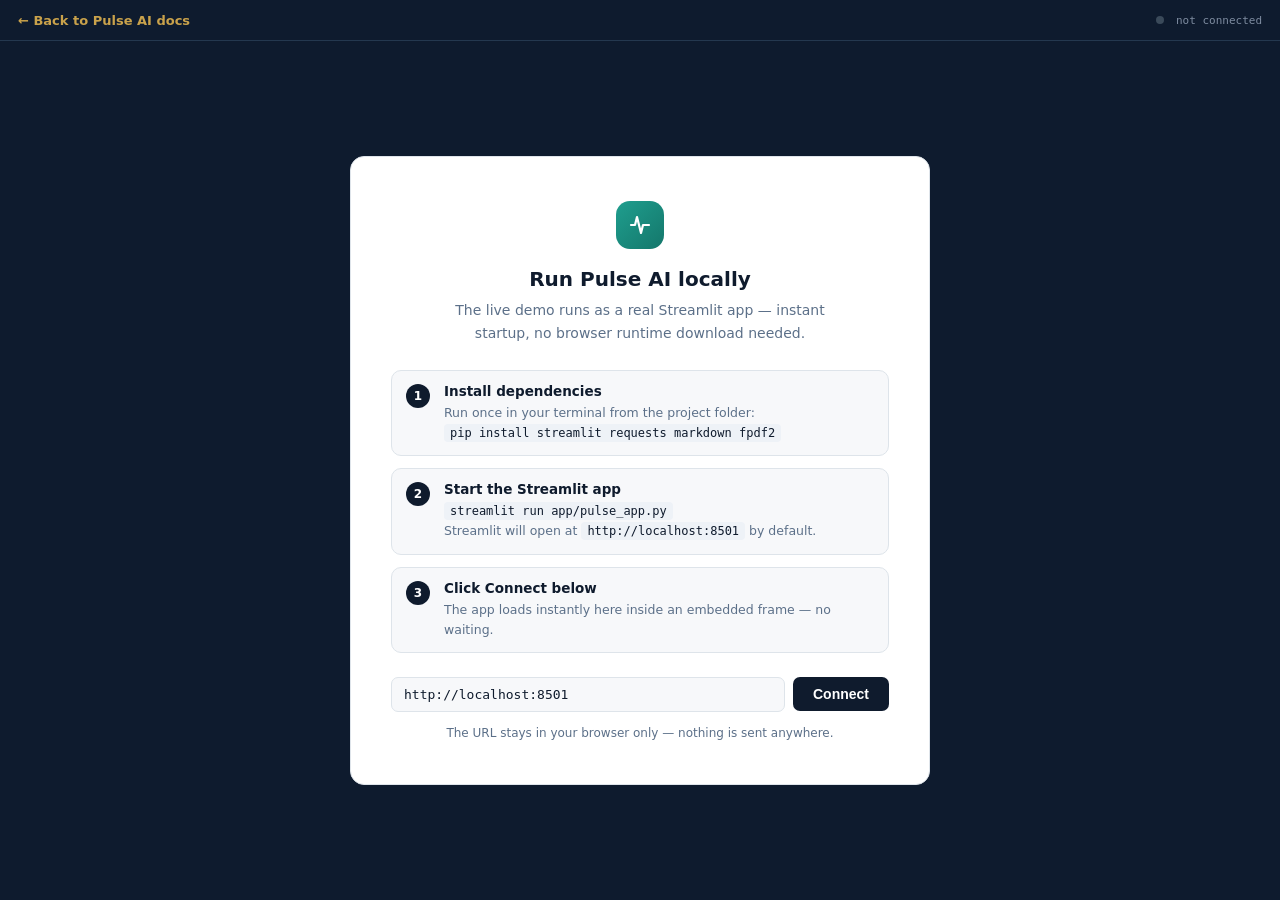
==== app/stlite-runtime.html @ 13976ab0 "Initial commit — Pulse AI v3.0 - Streamlit dashboard with RAG-backed account health reports - Doc si" ====
<!DOCTYPE html>
<html lang="en">
<head>
<meta charset="UTF-8" />
<meta name="viewport" content="width=device-width, initial-scale=1, shrink-to-fit=no" />
<title>Pulse AI — Live Demo</title>
<style>
  :root {
    --navy:      #0E1B2E;
    --navy-line: #24384F;
    --teal:      #1F9E8E;
    --amber:     #C9A24B;
    --paper:     #F7F8FA;
    --card:      #FFFFFF;
    --line:      #DEE4EA;
    --ink:       #0F1B2D;
    --ink-soft:  #5C7089;
    --mono:      ui-monospace, 'Cascadia Code', 'Consolas', monospace;
  }
  * { box-sizing: border-box; margin: 0; padding: 0; }
  html, body { height: 100%; font-family: 'Inter', 'Segoe UI', system-ui, sans-serif; background: var(--navy); }

  /* ── top bar ── */
  .bar {
    display: flex; align-items: center; justify-content: space-between;
    padding: 10px 18px; background: var(--navy); border-bottom: 1px solid var(--navy-line);
    font-size: 13px; color: #C9D3DE; flex-shrink: 0; gap: 12px; height: 41px;
  }
  .bar a { color: var(--amber); text-decoration: none; font-weight: 600; white-space: nowrap; }
  .bar a:hover { text-decoration: underline; }
  .bar-right { display: flex; align-items: center; gap: 12px; }
  .status-dot {
    width: 8px; height: 8px; border-radius: 50%; background: #3a4a5a; flex-shrink: 0;
    transition: background 0.3s;
  }
  .status-dot.connected { background: var(--teal); box-shadow: 0 0 6px var(--teal); }
  #conn-label { font-family: var(--mono); font-size: 11px; color: #7E8CA0; }

  /* ── main area ── */
  #main { display: flex; flex-direction: column; height: calc(100vh - 41px); }

  /* ── error banner ── */
  #err-banner {
    display: none; background: #FEF2F1; border-bottom: 1px solid #E15B4C44;
    padding: 10px 18px; font-size: 13px; color: #B33A2B; text-align: center;
  }
  #err-banner.visible { display: block; }

  /* ── launcher card ── */
  #launcher {
    display: flex; flex-direction: column; align-items: center; justify-content: center;
    flex: 1; padding: 32px 20px; overflow-y: auto;
  }
  .launch-card {
    background: var(--card); border: 1px solid var(--line); border-radius: 14px;
    padding: 44px 40px; max-width: 580px; width: 100%; text-align: center;
  }
  .launch-icon {
    width: 48px; height: 48px; border-radius: 14px;
    background: linear-gradient(135deg, var(--teal), #14776b);
    display: flex; align-items: center; justify-content: center; margin: 0 auto 18px;
  }
  .launch-icon svg path { stroke: #fff; }
  .launch-card h2 { font-size: 20px; font-weight: 700; color: var(--ink); margin-bottom: 8px; }
  .launch-card .sub {
    font-size: 14px; color: var(--ink-soft); margin-bottom: 26px; line-height: 1.6;
    max-width: 44ch; margin-left: auto; margin-right: auto;
  }
  .steps { text-align: left; margin-bottom: 24px; display: flex; flex-direction: column; gap: 12px; }
  .step {
    display: flex; gap: 14px; align-items: flex-start;
    background: var(--paper); border: 1px solid var(--line); border-radius: 10px;
    padding: 12px 14px;
  }
  .step-num {
    width: 24px; height: 24px; border-radius: 50%; background: var(--ink);
    color: #fff; font-size: 12px; font-weight: 700;
    display: flex; align-items: center; justify-content: center; flex-shrink: 0; margin-top: 1px;
  }
  .step-title { font-size: 13.5px; font-weight: 600; color: var(--ink); margin-bottom: 4px; }
  .step-desc { font-size: 12.5px; color: var(--ink-soft); line-height: 1.6; }
  .step-desc code {
    font-family: var(--mono); font-size: 12px;
    background: #EEF2F7; padding: 2px 6px; border-radius: 4px; color: var(--ink);
    word-break: break-all;
  }
  .url-row { display: flex; gap: 8px; align-items: center; margin-bottom: 14px; }
  .url-row input {
    flex: 1; padding: 9px 12px; border: 1px solid var(--line); border-radius: 7px;
    font-family: var(--mono); font-size: 13px; background: var(--paper); color: var(--ink);
    outline: none;
  }
  .url-row input:focus { border-color: var(--teal); outline: 2px solid #1F9E8E33; }
  .btn-connect {
    padding: 9px 20px; border-radius: 7px; border: none;
    background: var(--ink); color: #fff; font-size: 14px; font-weight: 600;
    cursor: pointer; white-space: nowrap; transition: background 0.15s;
  }
  .btn-connect:hover { background: var(--teal); }
  .btn-connect:disabled { background: #8a9aaa; cursor: not-allowed; }
  .launch-note { font-size: 12px; color: var(--ink-soft); }

  /* ── iframe view ── */
  #frame-wrap { display: none; flex: 1; min-height: 0; }
  #frame-wrap.visible { display: flex; flex-direction: column; }
  #app-frame { flex: 1; border: 0; width: 100%; display: block; background: var(--paper); }

  /* ── disconnect button (injected into bar) ── */
  .btn-disconnect {
    background: transparent; border: 1px solid #24384F; color: #C9D3DE;
    font-size: 12px; padding: 4px 10px; border-radius: 5px; cursor: pointer;
    font-family: inherit; transition: border-color 0.15s, color 0.15s;
  }
  .btn-disconnect:hover { border-color: var(--amber); color: var(--amber); }
</style>
</head>
<body>

<div class="bar">
  <a href="../index.html">&larr; Back to Pulse AI docs</a>
  <div class="bar-right" id="bar-right">
    <span class="status-dot" id="status-dot"></span>
    <span id="conn-label">not connected</span>
  </div>
</div>

<div id="main">

  <div id="err-banner"></div>

  <!-- Launcher -->
  <div id="launcher">
    <div class="launch-card">
      <div class="launch-icon">
        <svg width="24" height="24" viewBox="0 0 24 24" fill="none" stroke-width="2.2"
             stroke-linecap="round" stroke-linejoin="round">
          <path d="M3 12h4l2-8 4 16 2-8h6"/>
        </svg>
      </div>
      <h2>Run Pulse AI locally</h2>
      <p class="sub">The live demo runs as a real Streamlit app — instant startup, no browser runtime download needed.</p>

      <div class="steps">
        <div class="step">
          <div class="step-num">1</div>
          <div class="step-body">
            <div class="step-title">Install dependencies</div>
            <div class="step-desc">
              Run once in your terminal from the project folder:<br/>
              <code>pip install streamlit requests markdown fpdf2</code>
            </div>
          </div>
        </div>
        <div class="step">
          <div class="step-num">2</div>
          <div class="step-body">
            <div class="step-title">Start the Streamlit app</div>
            <div class="step-desc">
              <code>streamlit run app/pulse_app.py</code><br/>
              Streamlit will open at <code>http://localhost:8501</code> by default.
            </div>
          </div>
        </div>
        <div class="step">
          <div class="step-num">3</div>
          <div class="step-body">
            <div class="step-title">Click Connect below</div>
            <div class="step-desc">
              The app loads instantly here inside an embedded frame — no waiting.
            </div>
          </div>
        </div>
      </div>

      <div class="url-row">
        <input id="app-url" type="text"
               placeholder="http://localhost:8501"
               value="http://localhost:8501"
               spellcheck="false" autocomplete="off" />
        <button class="btn-connect" id="btn-connect">Connect</button>
      </div>
      <p class="launch-note">The URL stays in your browser only — nothing is sent anywhere.</p>
    </div>
  </div>

  <!-- Embedded Streamlit iframe -->
  <div id="frame-wrap">
    <iframe id="app-frame" allow="clipboard-write" title="Pulse AI Live Demo"></iframe>
  </div>

</div>

<script>
(function () {
  var APP_URL_KEY  = "pulseai.app.url.v1";
  var LF_KEY       = "pulseai.langflow.settings.v1";   // written by the doc-site Settings modal

  var urlInput  = document.getElementById("app-url");
  var btnConn   = document.getElementById("btn-connect");
  var launcher  = document.getElementById("launcher");
  var frameWrap = document.getElementById("frame-wrap");
  var appFrame  = document.getElementById("app-frame");
  var dot       = document.getElementById("status-dot");
  var label     = document.getElementById("conn-label");
  var errBanner = document.getElementById("err-banner");
  var barRight  = document.getElementById("bar-right");

  var savedUrl = localStorage.getItem(APP_URL_KEY);
  if (savedUrl) urlInput.value = savedUrl;

  // Read Langflow credentials saved by the doc-site Settings modal
  function readLangflowSettings() {
    try {
      var raw = localStorage.getItem(LF_KEY);
      return raw ? JSON.parse(raw) : { url: "", portfolioUrl: "", key: "" };
    } catch (e) {
      return { url: "", portfolioUrl: "", key: "" };
    }
  }

  // Build the full Streamlit URL with Langflow creds appended as query params.
  // pulse_app.py reads ?lf_url, ?lf_key, ?lf_portfolio on startup.
  function buildAppUrl(base) {
    var lf = readLangflowSettings();
    var params = [];
    if (lf.url)          params.push("lf_url="       + encodeURIComponent(lf.url));
    if (lf.key)          params.push("lf_key="        + encodeURIComponent(lf.key));
    if (lf.portfolioUrl) params.push("lf_portfolio="  + encodeURIComponent(lf.portfolioUrl));
    return params.length ? base + "?" + params.join("&") : base;
  }

  function addDisconnectBtn() {
    if (document.getElementById("btn-disconnect")) return;
    var btn = document.createElement("button");
    btn.id = "btn-disconnect";
    btn.className = "btn-disconnect";
    btn.textContent = "Disconnect";
    btn.addEventListener("click", function () {
      localStorage.removeItem(APP_URL_KEY);
      btn.remove();
      setDisconnected(null);
    });
    barRight.insertBefore(btn, barRight.firstChild);
  }

  function setConnected(baseUrl) {
    var fullUrl = buildAppUrl(baseUrl);
    dot.classList.add("connected");
    var lf = readLangflowSettings();
    var hasLf = !!(lf.url || lf.key || lf.portfolioUrl);
    label.textContent = (hasLf ? "connected · Langflow configured" : "connected · no Langflow");
    launcher.style.display = "none";
    frameWrap.classList.add("visible");
    errBanner.classList.remove("visible");
    appFrame.src = fullUrl;
    localStorage.setItem(APP_URL_KEY, baseUrl);
    addDisconnectBtn();
  }

  function setDisconnected(msg) {
    dot.classList.remove("connected");
    label.textContent = "not connected";
    launcher.style.display = "";
    frameWrap.classList.remove("visible");
    appFrame.src = "about:blank";
    if (msg) {
      errBanner.textContent = msg;
      errBanner.classList.add("visible");
    } else {
      errBanner.classList.remove("visible");
    }
  }

  function tryConnect(baseUrl) {
    btnConn.disabled = true;
    btnConn.textContent = "Connecting\u2026";
    fetch(baseUrl, { mode: "no-cors", cache: "no-store" })
      .then(function ()  { setConnected(baseUrl); })
      .catch(function () { setDisconnected("Could not reach " + baseUrl + " \u2014 make sure Streamlit is running (step 2 above)."); })
      .finally(function () { btnConn.disabled = false; btnConn.textContent = "Connect"; });
  }

  btnConn.addEventListener("click", function () {
    var raw = urlInput.value.trim();
    if (!raw) return;
    tryConnect(raw.startsWith("http") ? raw : "http://" + raw);
  });

  urlInput.addEventListener("keydown", function (e) {
    if (e.key === "Enter") btnConn.click();
  });

  // Auto-reconnect if a URL was saved from a previous visit
  if (savedUrl) {
    fetch(savedUrl, { mode: "no-cors", cache: "no-store" })
      .then(function ()  { setConnected(savedUrl); })
      .catch(function () { /* Streamlit not running — stay on launcher silently */ });
  }
})();
</script>

</body>
</html>
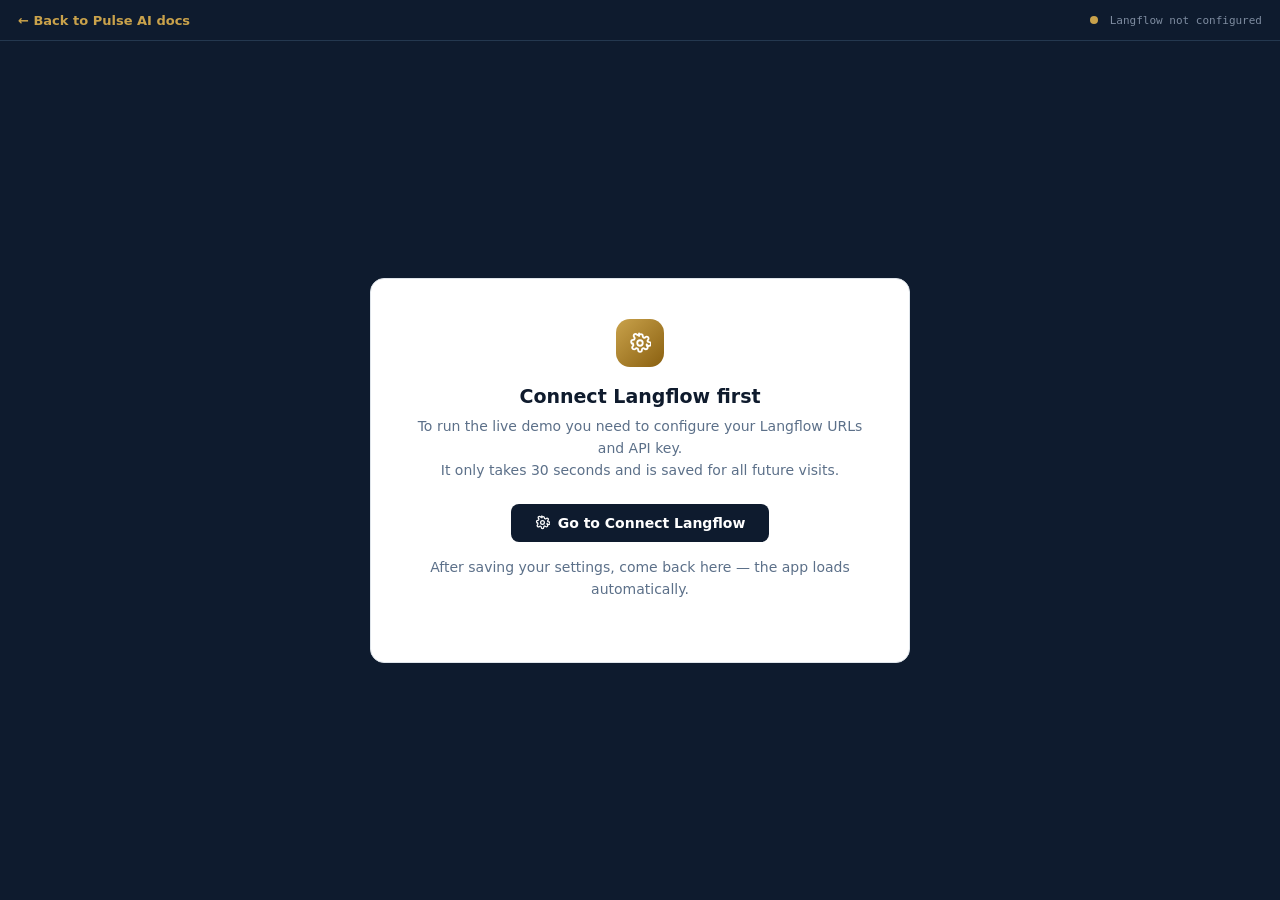
==== commit 27b04610: "Simplify Live Demo — auto-load Streamlit from localStorage Langflow config - Replace manual Connect " ====
--- a/app/stlite-runtime.html
+++ b/app/stlite-runtime.html
@@ -6,112 +6,83 @@
 <title>Pulse AI — Live Demo</title>
 <style>
   :root {
-    --navy:      #0E1B2E;
-    --navy-line: #24384F;
-    --teal:      #1F9E8E;
-    --amber:     #C9A24B;
-    --paper:     #F7F8FA;
-    --card:      #FFFFFF;
-    --line:      #DEE4EA;
-    --ink:       #0F1B2D;
-    --ink-soft:  #5C7089;
-    --mono:      ui-monospace, 'Cascadia Code', 'Consolas', monospace;
+    --navy:     #0E1B2E;
+    --navy-line:#24384F;
+    --teal:     #1F9E8E;
+    --amber:    #C9A24B;
+    --coral:    #E15B4C;
+    --ink:      #0F1B2D;
+    --ink-soft: #5C7089;
+    --paper:    #F7F8FA;
+    --card:     #FFFFFF;
+    --line:     #DEE4EA;
+    --mono:     ui-monospace,'Cascadia Code','Consolas',monospace;
   }
   * { box-sizing: border-box; margin: 0; padding: 0; }
-  html, body { height: 100%; font-family: 'Inter', 'Segoe UI', system-ui, sans-serif; background: var(--navy); }
+  html, body { height: 100%; font-family: 'Inter','Segoe UI',system-ui,sans-serif; background: var(--navy); }
 
   /* ── top bar ── */
   .bar {
     display: flex; align-items: center; justify-content: space-between;
     padding: 10px 18px; background: var(--navy); border-bottom: 1px solid var(--navy-line);
-    font-size: 13px; color: #C9D3DE; flex-shrink: 0; gap: 12px; height: 41px;
-  }
-  .bar a { color: var(--amber); text-decoration: none; font-weight: 600; white-space: nowrap; }
+    font-size: 13px; color: #C9D3DE; height: 41px; gap: 12px; flex-shrink: 0;
+  }
+  .bar a { color: var(--amber); text-decoration: none; font-weight: 600; }
   .bar a:hover { text-decoration: underline; }
   .bar-right { display: flex; align-items: center; gap: 12px; }
-  .status-dot {
-    width: 8px; height: 8px; border-radius: 50%; background: #3a4a5a; flex-shrink: 0;
-    transition: background 0.3s;
-  }
-  .status-dot.connected { background: var(--teal); box-shadow: 0 0 6px var(--teal); }
+  .status-dot { width: 8px; height: 8px; border-radius: 50%; background: #3a4a5a; transition: background 0.3s; }
+  .status-dot.live { background: var(--teal); box-shadow: 0 0 6px var(--teal); }
+  .status-dot.warn { background: var(--amber); }
   #conn-label { font-family: var(--mono); font-size: 11px; color: #7E8CA0; }
 
-  /* ── main area ── */
+  /* ── main ── */
   #main { display: flex; flex-direction: column; height: calc(100vh - 41px); }
 
-  /* ── error banner ── */
-  #err-banner {
-    display: none; background: #FEF2F1; border-bottom: 1px solid #E15B4C44;
-    padding: 10px 18px; font-size: 13px; color: #B33A2B; text-align: center;
-  }
-  #err-banner.visible { display: block; }
-
-  /* ── launcher card ── */
-  #launcher {
-    display: flex; flex-direction: column; align-items: center; justify-content: center;
-    flex: 1; padding: 32px 20px; overflow-y: auto;
-  }
-  .launch-card {
-    background: var(--card); border: 1px solid var(--line); border-radius: 14px;
-    padding: 44px 40px; max-width: 580px; width: 100%; text-align: center;
-  }
-  .launch-icon {
-    width: 48px; height: 48px; border-radius: 14px;
-    background: linear-gradient(135deg, var(--teal), #14776b);
-    display: flex; align-items: center; justify-content: center; margin: 0 auto 18px;
-  }
-  .launch-icon svg path { stroke: #fff; }
-  .launch-card h2 { font-size: 20px; font-weight: 700; color: var(--ink); margin-bottom: 8px; }
-  .launch-card .sub {
-    font-size: 14px; color: var(--ink-soft); margin-bottom: 26px; line-height: 1.6;
-    max-width: 44ch; margin-left: auto; margin-right: auto;
-  }
-  .steps { text-align: left; margin-bottom: 24px; display: flex; flex-direction: column; gap: 12px; }
-  .step {
-    display: flex; gap: 14px; align-items: flex-start;
-    background: var(--paper); border: 1px solid var(--line); border-radius: 10px;
-    padding: 12px 14px;
-  }
-  .step-num {
-    width: 24px; height: 24px; border-radius: 50%; background: var(--ink);
-    color: #fff; font-size: 12px; font-weight: 700;
-    display: flex; align-items: center; justify-content: center; flex-shrink: 0; margin-top: 1px;
-  }
-  .step-title { font-size: 13.5px; font-weight: 600; color: var(--ink); margin-bottom: 4px; }
-  .step-desc { font-size: 12.5px; color: var(--ink-soft); line-height: 1.6; }
-  .step-desc code {
-    font-family: var(--mono); font-size: 12px;
-    background: #EEF2F7; padding: 2px 6px; border-radius: 4px; color: var(--ink);
-    word-break: break-all;
-  }
-  .url-row { display: flex; gap: 8px; align-items: center; margin-bottom: 14px; }
-  .url-row input {
-    flex: 1; padding: 9px 12px; border: 1px solid var(--line); border-radius: 7px;
-    font-family: var(--mono); font-size: 13px; background: var(--paper); color: var(--ink);
-    outline: none;
-  }
-  .url-row input:focus { border-color: var(--teal); outline: 2px solid #1F9E8E33; }
-  .btn-connect {
-    padding: 9px 20px; border-radius: 7px; border: none;
-    background: var(--ink); color: #fff; font-size: 14px; font-weight: 600;
-    cursor: pointer; white-space: nowrap; transition: background 0.15s;
-  }
-  .btn-connect:hover { background: var(--teal); }
-  .btn-connect:disabled { background: #8a9aaa; cursor: not-allowed; }
-  .launch-note { font-size: 12px; color: var(--ink-soft); }
-
-  /* ── iframe view ── */
+  /* ── full-screen iframe ── */
   #frame-wrap { display: none; flex: 1; min-height: 0; }
   #frame-wrap.visible { display: flex; flex-direction: column; }
   #app-frame { flex: 1; border: 0; width: 100%; display: block; background: var(--paper); }
 
-  /* ── disconnect button (injected into bar) ── */
-  .btn-disconnect {
-    background: transparent; border: 1px solid #24384F; color: #C9D3DE;
-    font-size: 12px; padding: 4px 10px; border-radius: 5px; cursor: pointer;
-    font-family: inherit; transition: border-color 0.15s, color 0.15s;
-  }
-  .btn-disconnect:hover { border-color: var(--amber); color: var(--amber); }
+  /* ── setup card (shown only when Langflow not configured) ── */
+  #setup-screen {
+    display: none; flex: 1; align-items: center; justify-content: center;
+    padding: 32px 20px; overflow-y: auto;
+  }
+  #setup-screen.visible { display: flex; }
+  .setup-card {
+    background: var(--card); border: 1px solid var(--line); border-radius: 14px;
+    padding: 40px; max-width: 540px; width: 100%; text-align: center;
+  }
+  .setup-icon {
+    width: 48px; height: 48px; border-radius: 14px;
+    background: linear-gradient(135deg,var(--amber),#8a6010);
+    display: flex; align-items: center; justify-content: center; margin: 0 auto 18px;
+  }
+  .setup-icon svg { stroke: #fff; }
+  .setup-card h2 { font-size: 19px; font-weight: 700; color: var(--ink); margin-bottom: 8px; }
+  .setup-card p { font-size: 14px; color: var(--ink-soft); line-height: 1.6; margin-bottom: 22px; }
+  .setup-btn {
+    display: inline-flex; align-items: center; gap: 8px;
+    padding: 11px 24px; border-radius: 8px; border: none;
+    background: var(--navy); color: #fff; font-size: 14px; font-weight: 600;
+    cursor: pointer; text-decoration: none; transition: background 0.15s;
+  }
+  .setup-btn:hover { background: var(--teal); color: #fff; }
+  .setup-note { font-size: 12px; color: var(--ink-soft); margin-top: 14px; }
+
+  /* ── loading screen ── */
+  #loading-screen {
+    display: none; flex: 1; align-items: center; justify-content: center;
+    flex-direction: column; gap: 16px; color: #7E8CA0;
+  }
+  #loading-screen.visible { display: flex; }
+  .spin-ring {
+    width: 40px; height: 40px; border-radius: 50%;
+    border: 3px solid #24384F; border-top-color: var(--teal);
+    animation: spin 0.8s linear infinite;
+  }
+  @keyframes spin { to { transform: rotate(360deg); } }
+  #loading-screen span { font-size: 13px; font-family: var(--mono); }
 </style>
 </head>
 <body>
@@ -120,70 +91,42 @@
   <a href="../index.html">&larr; Back to Pulse AI docs</a>
   <div class="bar-right" id="bar-right">
     <span class="status-dot" id="status-dot"></span>
-    <span id="conn-label">not connected</span>
+    <span id="conn-label">loading&hellip;</span>
   </div>
 </div>
 
 <div id="main">
 
-  <div id="err-banner"></div>
-
-  <!-- Launcher -->
-  <div id="launcher">
-    <div class="launch-card">
-      <div class="launch-icon">
-        <svg width="24" height="24" viewBox="0 0 24 24" fill="none" stroke-width="2.2"
+  <!-- Loading spinner while we check credentials -->
+  <div id="loading-screen" class="visible">
+    <div class="spin-ring"></div>
+    <span id="loading-label">Checking configuration&hellip;</span>
+  </div>
+
+  <!-- Shown only if Langflow is NOT configured -->
+  <div id="setup-screen">
+    <div class="setup-card">
+      <div class="setup-icon">
+        <svg width="22" height="22" viewBox="0 0 24 24" fill="none" stroke-width="2"
              stroke-linecap="round" stroke-linejoin="round">
-          <path d="M3 12h4l2-8 4 16 2-8h6"/>
+          <circle cx="12" cy="12" r="3"/><path d="M19.4 13.5a1.7 1.7 0 0 0 .34 1.87l.06.06a2 2 0 1 1-2.83 2.83l-.06-.06a1.7 1.7 0 0 0-1.87-.34 1.7 1.7 0 0 0-1 1.56V19.6a2 2 0 1 1-4 0v-.1a1.7 1.7 0 0 0-1.1-1.56 1.7 1.7 0 0 0-1.87.34l-.06.06a2 2 0 1 1-2.83-2.83l.06-.06a1.7 1.7 0 0 0 .34-1.87 1.7 1.7 0 0 0-1.56-1H4.4a2 2 0 1 1 0-4h.1a1.7 1.7 0 0 0 1.56-1.1 1.7 1.7 0 0 0-.34-1.87l-.06-.06a2 2 0 1 1 2.83-2.83l.06.06a1.7 1.7 0 0 0 1.87.34H10a1.7 1.7 0 0 0 1-1.56V4.4a2 2 0 1 1 4 0v.1a1.7 1.7 0 0 0 1 1.56 1.7 1.7 0 0 0 1.87-.34l.06-.06a2 2 0 1 1 2.83 2.83l-.06.06a1.7 1.7 0 0 0-.34 1.87V10a1.7 1.7 0 0 0 1.56 1h.1a2 2 0 1 1 0 4h-.1a1.7 1.7 0 0 0-1.56 1Z"/>
         </svg>
       </div>
-      <h2>Run Pulse AI locally</h2>
-      <p class="sub">The live demo runs as a real Streamlit app — instant startup, no browser runtime download needed.</p>
-
-      <div class="steps">
-        <div class="step">
-          <div class="step-num">1</div>
-          <div class="step-body">
-            <div class="step-title">Install dependencies</div>
-            <div class="step-desc">
-              Run once in your terminal from the project folder:<br/>
-              <code>pip install streamlit requests markdown fpdf2</code>
-            </div>
-          </div>
-        </div>
-        <div class="step">
-          <div class="step-num">2</div>
-          <div class="step-body">
-            <div class="step-title">Start the Streamlit app</div>
-            <div class="step-desc">
-              <code>streamlit run app/pulse_app.py</code><br/>
-              Streamlit will open at <code>http://localhost:8501</code> by default.
-            </div>
-          </div>
-        </div>
-        <div class="step">
-          <div class="step-num">3</div>
-          <div class="step-body">
-            <div class="step-title">Click Connect below</div>
-            <div class="step-desc">
-              The app loads instantly here inside an embedded frame — no waiting.
-            </div>
-          </div>
-        </div>
-      </div>
-
-      <div class="url-row">
-        <input id="app-url" type="text"
-               placeholder="http://localhost:8501"
-               value="http://localhost:8501"
-               spellcheck="false" autocomplete="off" />
-        <button class="btn-connect" id="btn-connect">Connect</button>
-      </div>
-      <p class="launch-note">The URL stays in your browser only — nothing is sent anywhere.</p>
+      <h2>Connect Langflow first</h2>
+      <p>To run the live demo you need to configure your Langflow URLs and API key.<br/>
+         It only takes 30 seconds and is saved for all future visits.</p>
+      <a class="setup-btn" href="../index.html" id="settings-link">
+        <svg width="15" height="15" viewBox="0 0 24 24" fill="none" stroke="currentColor"
+             stroke-width="2" stroke-linecap="round" stroke-linejoin="round">
+          <circle cx="12" cy="12" r="3"/><path d="M19.4 13.5a1.7 1.7 0 0 0 .34 1.87l.06.06a2 2 0 1 1-2.83 2.83l-.06-.06a1.7 1.7 0 0 0-1.87-.34 1.7 1.7 0 0 0-1 1.56V19.6a2 2 0 1 1-4 0v-.1a1.7 1.7 0 0 0-1.1-1.56 1.7 1.7 0 0 0-1.87.34l-.06.06a2 2 0 1 1-2.83-2.83l.06-.06a1.7 1.7 0 0 0 .34-1.87 1.7 1.7 0 0 0-1.56-1H4.4a2 2 0 1 1 0-4h.1a1.7 1.7 0 0 0 1.56-1.1 1.7 1.7 0 0 0-.34-1.87l-.06-.06a2 2 0 1 1 2.83-2.83l.06.06a1.7 1.7 0 0 0 1.87.34H10a1.7 1.7 0 0 0 1-1.56V4.4a2 2 0 1 1 4 0v.1a1.7 1.7 0 0 0 1 1.56 1.7 1.7 0 0 0 1.87-.34l.06-.06a2 2 0 1 1 2.83 2.83l-.06.06a1.7 1.7 0 0 0-.34 1.87V10a1.7 1.7 0 0 0 1.56 1h.1a2 2 0 1 1 0 4h-.1a1.7 1.7 0 0 0-1.56 1Z"/>
+        </svg>
+        Go to Connect Langflow
+      </a>
+      <p class="setup-note">After saving your settings, come back here — the app loads automatically.</p>
     </div>
   </div>
 
-  <!-- Embedded Streamlit iframe -->
+  <!-- Streamlit app embedded full-screen -->
   <div id="frame-wrap">
     <iframe id="app-frame" allow="clipboard-write" title="Pulse AI Live Demo"></iframe>
   </div>
@@ -192,110 +135,93 @@
 
 <script>
 (function () {
-  var APP_URL_KEY  = "pulseai.app.url.v1";
-  var LF_KEY       = "pulseai.langflow.settings.v1";   // written by the doc-site Settings modal
-
-  var urlInput  = document.getElementById("app-url");
-  var btnConn   = document.getElementById("btn-connect");
-  var launcher  = document.getElementById("launcher");
-  var frameWrap = document.getElementById("frame-wrap");
-  var appFrame  = document.getElementById("app-frame");
-  var dot       = document.getElementById("status-dot");
-  var label     = document.getElementById("conn-label");
-  var errBanner = document.getElementById("err-banner");
-  var barRight  = document.getElementById("bar-right");
-
-  var savedUrl = localStorage.getItem(APP_URL_KEY);
-  if (savedUrl) urlInput.value = savedUrl;
-
-  // Read Langflow credentials saved by the doc-site Settings modal
+  // ── CONFIG ─────────────────────────────────────────────────────────────────
+  // Replace this with your Streamlit Community Cloud URL after deploying.
+  // e.g. "https://pulseai.streamlit.app"
+  var STREAMLIT_URL = "https://pulseai.streamlit.app";
+
+  var LF_KEY = "pulseai.langflow.settings.v1";
+
+  // ── DOM refs ───────────────────────────────────────────────────────────────
+  var loadingScreen = document.getElementById("loading-screen");
+  var loadingLabel  = document.getElementById("loading-label");
+  var setupScreen   = document.getElementById("setup-screen");
+  var frameWrap     = document.getElementById("frame-wrap");
+  var appFrame      = document.getElementById("app-frame");
+  var dot           = document.getElementById("status-dot");
+  var label         = document.getElementById("conn-label");
+
+  // ── Read Langflow settings saved by the doc-site Settings modal ────────────
   function readLangflowSettings() {
     try {
       var raw = localStorage.getItem(LF_KEY);
-      return raw ? JSON.parse(raw) : { url: "", portfolioUrl: "", key: "" };
-    } catch (e) {
-      return { url: "", portfolioUrl: "", key: "" };
+      return raw ? JSON.parse(raw) : null;
+    } catch (e) { return null; }
+  }
+
+  // ── Build Streamlit URL with credentials as query params ───────────────────
+  // pulse_app.py reads ?lf_url, ?lf_key, ?lf_portfolio on startup.
+  function buildUrl(lf) {
+    var params = [];
+    if (lf.url)          params.push("lf_url="      + encodeURIComponent(lf.url));
+    if (lf.key)          params.push("lf_key="       + encodeURIComponent(lf.key));
+    if (lf.portfolioUrl) params.push("lf_portfolio=" + encodeURIComponent(lf.portfolioUrl));
+    return params.length ? STREAMLIT_URL + "?" + params.join("&") : STREAMLIT_URL;
+  }
+
+  function showApp(lf) {
+    dot.classList.add("live");
+    label.textContent = "live · Langflow configured";
+    loadingScreen.classList.remove("visible");
+    setupScreen.classList.remove("visible");
+    frameWrap.classList.add("visible");
+    appFrame.src = buildUrl(lf);
+  }
+
+  function showSetup() {
+    dot.classList.add("warn");
+    label.textContent = "Langflow not configured";
+    loadingScreen.classList.remove("visible");
+    frameWrap.classList.remove("visible");
+    setupScreen.classList.add("visible");
+  }
+
+  function showAppNoLangflow() {
+    // Langflow not configured — load app anyway in shell-only mode
+    dot.classList.remove("live");
+    dot.classList.add("warn");
+    label.textContent = "no Langflow — shell only";
+    loadingScreen.classList.remove("visible");
+    setupScreen.classList.remove("visible");
+    frameWrap.classList.add("visible");
+    appFrame.src = STREAMLIT_URL;
+  }
+
+  // ── Main logic ─────────────────────────────────────────────────────────────
+  function init() {
+    var lf = readLangflowSettings();
+    var hasLf = lf && (lf.url || lf.key || lf.portfolioUrl);
+
+    if (hasLf) {
+      loadingLabel.textContent = "Connecting to Pulse AI\u2026";
+      showApp(lf);
+    } else {
+      // No Langflow configured — show the setup prompt
+      showSetup();
     }
   }
 
-  // Build the full Streamlit URL with Langflow creds appended as query params.
-  // pulse_app.py reads ?lf_url, ?lf_key, ?lf_portfolio on startup.
-  function buildAppUrl(base) {
+  // Small delay so loading spinner is visible briefly (feels intentional)
+  setTimeout(init, 300);
+
+  // Re-check when user returns from the settings page
+  window.addEventListener("focus", function () {
     var lf = readLangflowSettings();
-    var params = [];
-    if (lf.url)          params.push("lf_url="       + encodeURIComponent(lf.url));
-    if (lf.key)          params.push("lf_key="        + encodeURIComponent(lf.key));
-    if (lf.portfolioUrl) params.push("lf_portfolio="  + encodeURIComponent(lf.portfolioUrl));
-    return params.length ? base + "?" + params.join("&") : base;
-  }
-
-  function addDisconnectBtn() {
-    if (document.getElementById("btn-disconnect")) return;
-    var btn = document.createElement("button");
-    btn.id = "btn-disconnect";
-    btn.className = "btn-disconnect";
-    btn.textContent = "Disconnect";
-    btn.addEventListener("click", function () {
-      localStorage.removeItem(APP_URL_KEY);
-      btn.remove();
-      setDisconnected(null);
-    });
-    barRight.insertBefore(btn, barRight.firstChild);
-  }
-
-  function setConnected(baseUrl) {
-    var fullUrl = buildAppUrl(baseUrl);
-    dot.classList.add("connected");
-    var lf = readLangflowSettings();
-    var hasLf = !!(lf.url || lf.key || lf.portfolioUrl);
-    label.textContent = (hasLf ? "connected · Langflow configured" : "connected · no Langflow");
-    launcher.style.display = "none";
-    frameWrap.classList.add("visible");
-    errBanner.classList.remove("visible");
-    appFrame.src = fullUrl;
-    localStorage.setItem(APP_URL_KEY, baseUrl);
-    addDisconnectBtn();
-  }
-
-  function setDisconnected(msg) {
-    dot.classList.remove("connected");
-    label.textContent = "not connected";
-    launcher.style.display = "";
-    frameWrap.classList.remove("visible");
-    appFrame.src = "about:blank";
-    if (msg) {
-      errBanner.textContent = msg;
-      errBanner.classList.add("visible");
-    } else {
-      errBanner.classList.remove("visible");
+    var hasLf = lf && (lf.url || lf.key || lf.portfolioUrl);
+    if (hasLf && !frameWrap.classList.contains("visible")) {
+      showApp(lf);
     }
-  }
-
-  function tryConnect(baseUrl) {
-    btnConn.disabled = true;
-    btnConn.textContent = "Connecting\u2026";
-    fetch(baseUrl, { mode: "no-cors", cache: "no-store" })
-      .then(function ()  { setConnected(baseUrl); })
-      .catch(function () { setDisconnected("Could not reach " + baseUrl + " \u2014 make sure Streamlit is running (step 2 above)."); })
-      .finally(function () { btnConn.disabled = false; btnConn.textContent = "Connect"; });
-  }
-
-  btnConn.addEventListener("click", function () {
-    var raw = urlInput.value.trim();
-    if (!raw) return;
-    tryConnect(raw.startsWith("http") ? raw : "http://" + raw);
   });
-
-  urlInput.addEventListener("keydown", function (e) {
-    if (e.key === "Enter") btnConn.click();
-  });
-
-  // Auto-reconnect if a URL was saved from a previous visit
-  if (savedUrl) {
-    fetch(savedUrl, { mode: "no-cors", cache: "no-store" })
-      .then(function ()  { setConnected(savedUrl); })
-      .catch(function () { /* Streamlit not running — stay on launcher silently */ });
-  }
 })();
 </script>
 
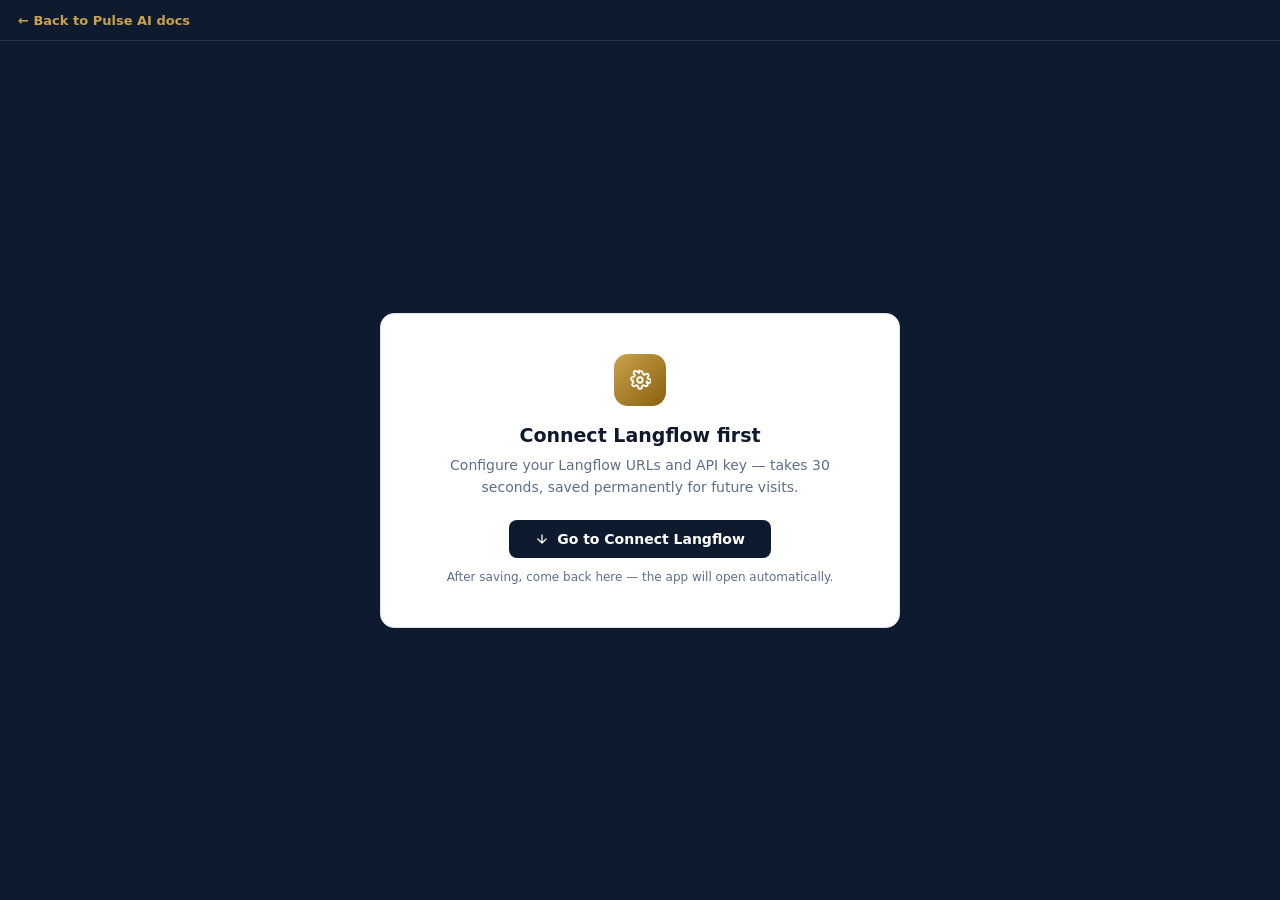
==== commit 5982c443: "Fix Live Demo: full-page redirect instead of iframe to avoid Streamlit Cloud embedding block" ====
--- a/app/stlite-runtime.html
+++ b/app/stlite-runtime.html
@@ -10,7 +10,6 @@
     --navy-line:#24384F;
     --teal:     #1F9E8E;
     --amber:    #C9A24B;
-    --coral:    #E15B4C;
     --ink:      #0F1B2D;
     --ink-soft: #5C7089;
     --paper:    #F7F8FA;
@@ -21,205 +20,143 @@
   * { box-sizing: border-box; margin: 0; padding: 0; }
   html, body { height: 100%; font-family: 'Inter','Segoe UI',system-ui,sans-serif; background: var(--navy); }
 
-  /* ── top bar ── */
   .bar {
     display: flex; align-items: center; justify-content: space-between;
     padding: 10px 18px; background: var(--navy); border-bottom: 1px solid var(--navy-line);
-    font-size: 13px; color: #C9D3DE; height: 41px; gap: 12px; flex-shrink: 0;
+    font-size: 13px; color: #C9D3DE; height: 41px; gap: 12px;
   }
   .bar a { color: var(--amber); text-decoration: none; font-weight: 600; }
   .bar a:hover { text-decoration: underline; }
-  .bar-right { display: flex; align-items: center; gap: 12px; }
-  .status-dot { width: 8px; height: 8px; border-radius: 50%; background: #3a4a5a; transition: background 0.3s; }
-  .status-dot.live { background: var(--teal); box-shadow: 0 0 6px var(--teal); }
-  .status-dot.warn { background: var(--amber); }
-  #conn-label { font-family: var(--mono); font-size: 11px; color: #7E8CA0; }
 
-  /* ── main ── */
-  #main { display: flex; flex-direction: column; height: calc(100vh - 41px); }
+  #main {
+    display: flex; flex-direction: column; align-items: center; justify-content: center;
+    height: calc(100vh - 41px); padding: 32px 20px;
+  }
 
-  /* ── full-screen iframe ── */
-  #frame-wrap { display: none; flex: 1; min-height: 0; }
-  #frame-wrap.visible { display: flex; flex-direction: column; }
-  #app-frame { flex: 1; border: 0; width: 100%; display: block; background: var(--paper); }
+  .card {
+    background: var(--card); border: 1px solid var(--line); border-radius: 14px;
+    padding: 40px; max-width: 520px; width: 100%; text-align: center;
+  }
 
-  /* ── setup card (shown only when Langflow not configured) ── */
-  #setup-screen {
-    display: none; flex: 1; align-items: center; justify-content: center;
-    padding: 32px 20px; overflow-y: auto;
+  /* ── launching state ── */
+  .launch-icon {
+    width: 52px; height: 52px; border-radius: 14px;
+    background: linear-gradient(135deg, var(--teal), #14776b);
+    display: flex; align-items: center; justify-content: center; margin: 0 auto 18px;
   }
-  #setup-screen.visible { display: flex; }
-  .setup-card {
-    background: var(--card); border: 1px solid var(--line); border-radius: 14px;
-    padding: 40px; max-width: 540px; width: 100%; text-align: center;
+  .launch-icon svg path { stroke: #fff; }
+  .spin-ring {
+    width: 36px; height: 36px; border-radius: 50%;
+    border: 3px solid #DEE4EA; border-top-color: var(--teal);
+    animation: spin 0.8s linear infinite; margin: 0 auto 20px;
   }
+  @keyframes spin { to { transform: rotate(360deg); } }
+  .card h2 { font-size: 19px; font-weight: 700; color: var(--ink); margin-bottom: 8px; }
+  .card p  { font-size: 14px; color: var(--ink-soft); line-height: 1.6; margin-bottom: 22px; }
+  .card .note { font-size: 12px; color: var(--ink-soft); margin-top: 10px; margin-bottom: 0; }
+
+  /* ── setup state ── */
   .setup-icon {
-    width: 48px; height: 48px; border-radius: 14px;
-    background: linear-gradient(135deg,var(--amber),#8a6010);
+    width: 52px; height: 52px; border-radius: 14px;
+    background: linear-gradient(135deg, var(--amber), #8a6010);
     display: flex; align-items: center; justify-content: center; margin: 0 auto 18px;
   }
   .setup-icon svg { stroke: #fff; }
-  .setup-card h2 { font-size: 19px; font-weight: 700; color: var(--ink); margin-bottom: 8px; }
-  .setup-card p { font-size: 14px; color: var(--ink-soft); line-height: 1.6; margin-bottom: 22px; }
-  .setup-btn {
+
+  .btn {
     display: inline-flex; align-items: center; gap: 8px;
-    padding: 11px 24px; border-radius: 8px; border: none;
+    padding: 11px 26px; border-radius: 8px; border: none;
     background: var(--navy); color: #fff; font-size: 14px; font-weight: 600;
     cursor: pointer; text-decoration: none; transition: background 0.15s;
   }
-  .setup-btn:hover { background: var(--teal); color: #fff; }
-  .setup-note { font-size: 12px; color: var(--ink-soft); margin-top: 14px; }
+  .btn:hover { background: var(--teal); color: #fff; text-decoration: none; }
 
-  /* ── loading screen ── */
-  #loading-screen {
-    display: none; flex: 1; align-items: center; justify-content: center;
-    flex-direction: column; gap: 16px; color: #7E8CA0;
-  }
-  #loading-screen.visible { display: flex; }
-  .spin-ring {
-    width: 40px; height: 40px; border-radius: 50%;
-    border: 3px solid #24384F; border-top-color: var(--teal);
-    animation: spin 0.8s linear infinite;
-  }
-  @keyframes spin { to { transform: rotate(360deg); } }
-  #loading-screen span { font-size: 13px; font-family: var(--mono); }
+  #launch-view  { display: none; }
+  #setup-view   { display: none; }
+  #launch-view.visible { display: block; }
+  #setup-view.visible  { display: block; }
 </style>
 </head>
 <body>
 
 <div class="bar">
   <a href="../index.html">&larr; Back to Pulse AI docs</a>
-  <div class="bar-right" id="bar-right">
-    <span class="status-dot" id="status-dot"></span>
-    <span id="conn-label">loading&hellip;</span>
-  </div>
 </div>
 
 <div id="main">
+  <div class="card">
 
-  <!-- Loading spinner while we check credentials -->
-  <div id="loading-screen" class="visible">
-    <div class="spin-ring"></div>
-    <span id="loading-label">Checking configuration&hellip;</span>
-  </div>
+    <!-- Shown when Langflow IS configured — counts down then redirects -->
+    <div id="launch-view">
+      <div class="spin-ring"></div>
+      <h2>Launching Pulse AI&hellip;</h2>
+      <p id="launch-desc">Opening the live app with your Langflow configuration.</p>
+      <p class="note">You are being redirected to
+        <a id="direct-link" href="#" style="color:var(--teal);font-weight:600;">pulseai&#8209;anshusharma.streamlit.app</a>
+      </p>
+    </div>
 
-  <!-- Shown only if Langflow is NOT configured -->
-  <div id="setup-screen">
-    <div class="setup-card">
+    <!-- Shown when Langflow is NOT configured -->
+    <div id="setup-view">
       <div class="setup-icon">
         <svg width="22" height="22" viewBox="0 0 24 24" fill="none" stroke-width="2"
              stroke-linecap="round" stroke-linejoin="round">
-          <circle cx="12" cy="12" r="3"/><path d="M19.4 13.5a1.7 1.7 0 0 0 .34 1.87l.06.06a2 2 0 1 1-2.83 2.83l-.06-.06a1.7 1.7 0 0 0-1.87-.34 1.7 1.7 0 0 0-1 1.56V19.6a2 2 0 1 1-4 0v-.1a1.7 1.7 0 0 0-1.1-1.56 1.7 1.7 0 0 0-1.87.34l-.06.06a2 2 0 1 1-2.83-2.83l.06-.06a1.7 1.7 0 0 0 .34-1.87 1.7 1.7 0 0 0-1.56-1H4.4a2 2 0 1 1 0-4h.1a1.7 1.7 0 0 0 1.56-1.1 1.7 1.7 0 0 0-.34-1.87l-.06-.06a2 2 0 1 1 2.83-2.83l.06.06a1.7 1.7 0 0 0 1.87.34H10a1.7 1.7 0 0 0 1-1.56V4.4a2 2 0 1 1 4 0v.1a1.7 1.7 0 0 0 1 1.56 1.7 1.7 0 0 0 1.87-.34l.06-.06a2 2 0 1 1 2.83 2.83l-.06.06a1.7 1.7 0 0 0-.34 1.87V10a1.7 1.7 0 0 0 1.56 1h.1a2 2 0 1 1 0 4h-.1a1.7 1.7 0 0 0-1.56 1Z"/>
+          <circle cx="12" cy="12" r="3"/>
+          <path d="M19.4 13.5a1.7 1.7 0 0 0 .34 1.87l.06.06a2 2 0 1 1-2.83 2.83l-.06-.06a1.7 1.7 0 0 0-1.87-.34 1.7 1.7 0 0 0-1 1.56V19.6a2 2 0 1 1-4 0v-.1a1.7 1.7 0 0 0-1.1-1.56 1.7 1.7 0 0 0-1.87.34l-.06.06a2 2 0 1 1-2.83-2.83l.06-.06a1.7 1.7 0 0 0 .34-1.87 1.7 1.7 0 0 0-1.56-1H4.4a2 2 0 1 1 0-4h.1a1.7 1.7 0 0 0 1.56-1.1 1.7 1.7 0 0 0-.34-1.87l-.06-.06a2 2 0 1 1 2.83-2.83l.06.06a1.7 1.7 0 0 0 1.87.34H10a1.7 1.7 0 0 0 1-1.56V4.4a2 2 0 1 1 4 0v.1a1.7 1.7 0 0 0 1 1.56 1.7 1.7 0 0 0 1.87-.34l.06-.06a2 2 0 1 1 2.83 2.83l-.06.06a1.7 1.7 0 0 0-.34 1.87V10a1.7 1.7 0 0 0 1.56 1h.1a2 2 0 1 1 0 4h-.1a1.7 1.7 0 0 0-1.56 1Z"/>
         </svg>
       </div>
       <h2>Connect Langflow first</h2>
-      <p>To run the live demo you need to configure your Langflow URLs and API key.<br/>
-         It only takes 30 seconds and is saved for all future visits.</p>
-      <a class="setup-btn" href="../index.html" id="settings-link">
-        <svg width="15" height="15" viewBox="0 0 24 24" fill="none" stroke="currentColor"
-             stroke-width="2" stroke-linecap="round" stroke-linejoin="round">
-          <circle cx="12" cy="12" r="3"/><path d="M19.4 13.5a1.7 1.7 0 0 0 .34 1.87l.06.06a2 2 0 1 1-2.83 2.83l-.06-.06a1.7 1.7 0 0 0-1.87-.34 1.7 1.7 0 0 0-1 1.56V19.6a2 2 0 1 1-4 0v-.1a1.7 1.7 0 0 0-1.1-1.56 1.7 1.7 0 0 0-1.87.34l-.06.06a2 2 0 1 1-2.83-2.83l.06-.06a1.7 1.7 0 0 0 .34-1.87 1.7 1.7 0 0 0-1.56-1H4.4a2 2 0 1 1 0-4h.1a1.7 1.7 0 0 0 1.56-1.1 1.7 1.7 0 0 0-.34-1.87l-.06-.06a2 2 0 1 1 2.83-2.83l.06.06a1.7 1.7 0 0 0 1.87.34H10a1.7 1.7 0 0 0 1-1.56V4.4a2 2 0 1 1 4 0v.1a1.7 1.7 0 0 0 1 1.56 1.7 1.7 0 0 0 1.87-.34l.06-.06a2 2 0 1 1 2.83 2.83l-.06.06a1.7 1.7 0 0 0-.34 1.87V10a1.7 1.7 0 0 0 1.56 1h.1a2 2 0 1 1 0 4h-.1a1.7 1.7 0 0 0-1.56 1Z"/>
+      <p>Configure your Langflow URLs and API key — takes 30 seconds, saved permanently for future visits.</p>
+      <a class="btn" href="../index.html#connect">
+        <svg width="14" height="14" viewBox="0 0 24 24" fill="none" stroke="currentColor"
+             stroke-width="2.2" stroke-linecap="round" stroke-linejoin="round">
+          <path d="M12 5v14M5 12l7 7 7-7"/>
         </svg>
         Go to Connect Langflow
       </a>
-      <p class="setup-note">After saving your settings, come back here — the app loads automatically.</p>
+      <p class="note">After saving, come back here — the app will open automatically.</p>
     </div>
+
   </div>
-
-  <!-- Streamlit app embedded full-screen -->
-  <div id="frame-wrap">
-    <iframe id="app-frame" allow="clipboard-write" title="Pulse AI Live Demo"></iframe>
-  </div>
-
 </div>
 
 <script>
 (function () {
-  // ── CONFIG ─────────────────────────────────────────────────────────────────
-  // Replace this with your Streamlit Community Cloud URL after deploying.
-  // e.g. "https://pulseai.streamlit.app"
-  var STREAMLIT_URL = "https://pulseai.streamlit.app";
+  var STREAMLIT_URL = "https://pulseai-anshusharma.streamlit.app";
+  var LF_KEY        = "pulseai.langflow.settings.v1";
 
-  var LF_KEY = "pulseai.langflow.settings.v1";
-
-  // ── DOM refs ───────────────────────────────────────────────────────────────
-  var loadingScreen = document.getElementById("loading-screen");
-  var loadingLabel  = document.getElementById("loading-label");
-  var setupScreen   = document.getElementById("setup-screen");
-  var frameWrap     = document.getElementById("frame-wrap");
-  var appFrame      = document.getElementById("app-frame");
-  var dot           = document.getElementById("status-dot");
-  var label         = document.getElementById("conn-label");
-
-  // ── Read Langflow settings saved by the doc-site Settings modal ────────────
   function readLangflowSettings() {
-    try {
-      var raw = localStorage.getItem(LF_KEY);
-      return raw ? JSON.parse(raw) : null;
-    } catch (e) { return null; }
+    try { return JSON.parse(localStorage.getItem(LF_KEY) || "null"); }
+    catch (e) { return null; }
   }
 
-  // ── Build Streamlit URL with credentials as query params ───────────────────
-  // pulse_app.py reads ?lf_url, ?lf_key, ?lf_portfolio on startup.
   function buildUrl(lf) {
-    var params = [];
-    if (lf.url)          params.push("lf_url="      + encodeURIComponent(lf.url));
-    if (lf.key)          params.push("lf_key="       + encodeURIComponent(lf.key));
-    if (lf.portfolioUrl) params.push("lf_portfolio=" + encodeURIComponent(lf.portfolioUrl));
-    return params.length ? STREAMLIT_URL + "?" + params.join("&") : STREAMLIT_URL;
+    var p = [];
+    if (lf && lf.url)          p.push("lf_url="       + encodeURIComponent(lf.url));
+    if (lf && lf.key)          p.push("lf_key="        + encodeURIComponent(lf.key));
+    if (lf && lf.portfolioUrl) p.push("lf_portfolio="  + encodeURIComponent(lf.portfolioUrl));
+    return p.length ? STREAMLIT_URL + "?" + p.join("&") : STREAMLIT_URL;
   }
 
-  function showApp(lf) {
-    dot.classList.add("live");
-    label.textContent = "live · Langflow configured";
-    loadingScreen.classList.remove("visible");
-    setupScreen.classList.remove("visible");
-    frameWrap.classList.add("visible");
-    appFrame.src = buildUrl(lf);
+  var lf    = readLangflowSettings();
+  var hasLf = lf && (lf.url || lf.key || lf.portfolioUrl);
+
+  if (hasLf) {
+    var url = buildUrl(lf);
+    document.getElementById("direct-link").href        = url;
+    document.getElementById("direct-link").textContent = STREAMLIT_URL.replace("https://","");
+    document.getElementById("launch-view").classList.add("visible");
+    // Redirect immediately — full page navigation, no iframe, no loop
+    window.location.replace(url);
+  } else {
+    document.getElementById("setup-view").classList.add("visible");
   }
 
-  function showSetup() {
-    dot.classList.add("warn");
-    label.textContent = "Langflow not configured";
-    loadingScreen.classList.remove("visible");
-    frameWrap.classList.remove("visible");
-    setupScreen.classList.add("visible");
-  }
-
-  function showAppNoLangflow() {
-    // Langflow not configured — load app anyway in shell-only mode
-    dot.classList.remove("live");
-    dot.classList.add("warn");
-    label.textContent = "no Langflow — shell only";
-    loadingScreen.classList.remove("visible");
-    setupScreen.classList.remove("visible");
-    frameWrap.classList.add("visible");
-    appFrame.src = STREAMLIT_URL;
-  }
-
-  // ── Main logic ─────────────────────────────────────────────────────────────
-  function init() {
-    var lf = readLangflowSettings();
-    var hasLf = lf && (lf.url || lf.key || lf.portfolioUrl);
-
-    if (hasLf) {
-      loadingLabel.textContent = "Connecting to Pulse AI\u2026";
-      showApp(lf);
-    } else {
-      // No Langflow configured — show the setup prompt
-      showSetup();
-    }
-  }
-
-  // Small delay so loading spinner is visible briefly (feels intentional)
-  setTimeout(init, 300);
-
-  // Re-check when user returns from the settings page
+  // When user comes back after configuring (window gains focus), re-check
   window.addEventListener("focus", function () {
-    var lf = readLangflowSettings();
-    var hasLf = lf && (lf.url || lf.key || lf.portfolioUrl);
-    if (hasLf && !frameWrap.classList.contains("visible")) {
-      showApp(lf);
+    var lf2 = readLangflowSettings();
+    if (lf2 && (lf2.url || lf2.key || lf2.portfolioUrl)) {
+      window.location.replace(buildUrl(lf2));
     }
   });
 })();
